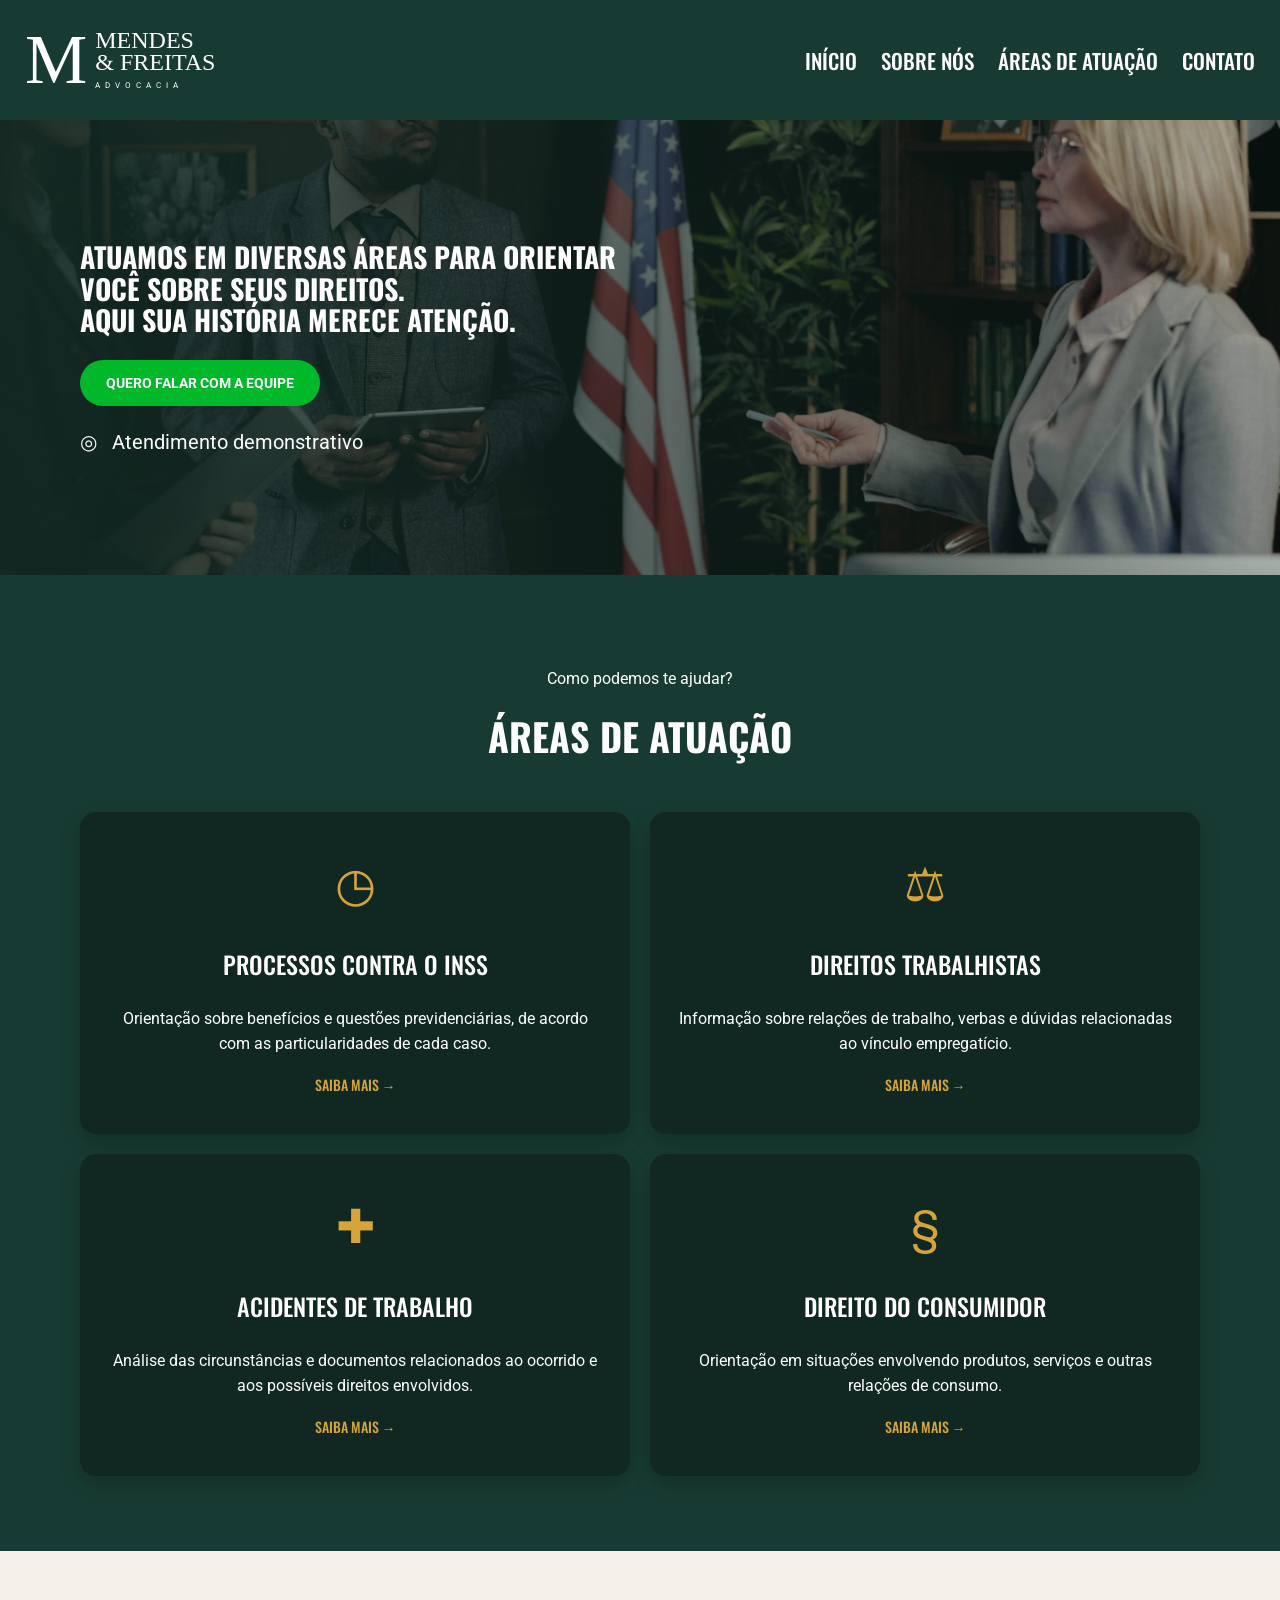
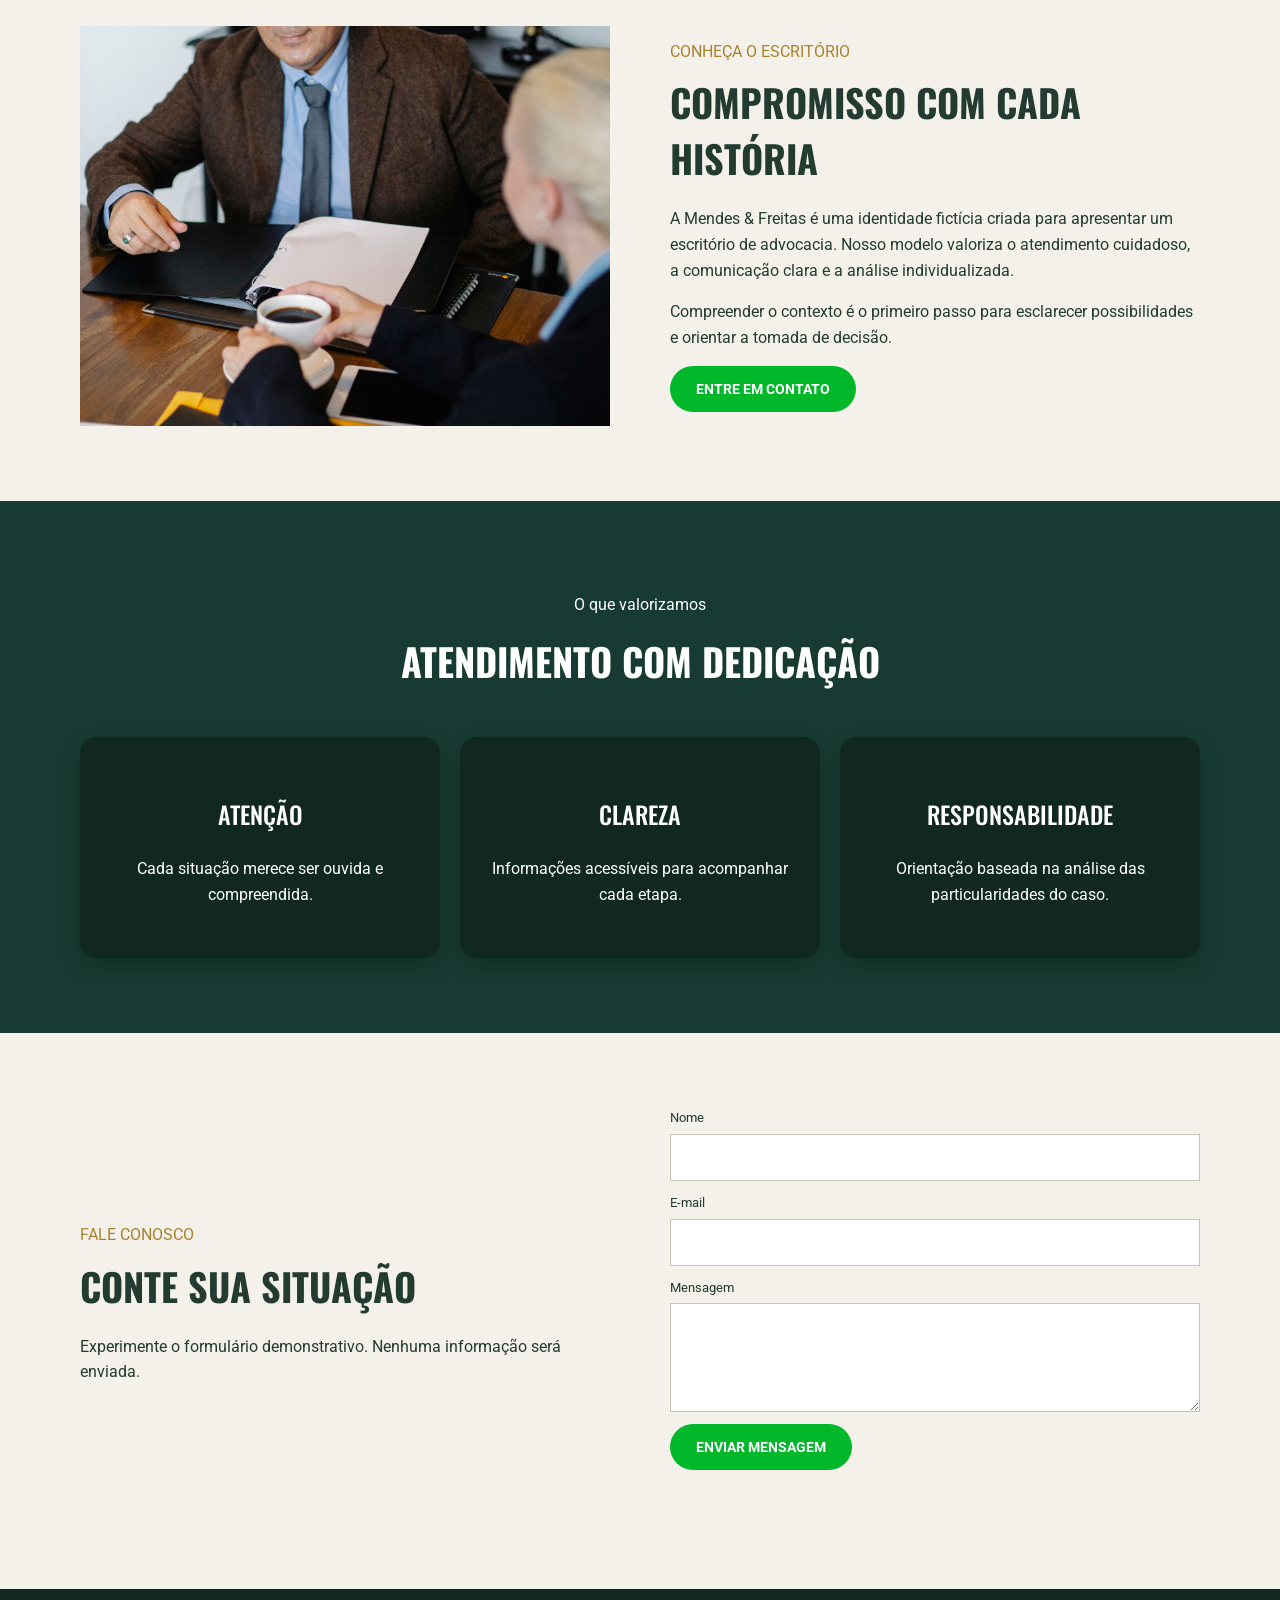
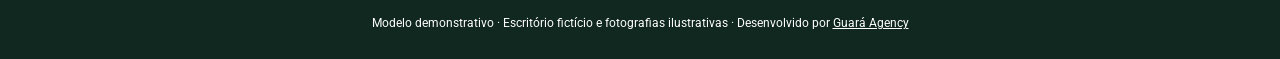
==== index.html @ 1957534d "Criar modelo de escritório de advocacia" ====
<!doctype html><html lang="pt-BR"><head><meta charset="utf-8"><meta name="viewport" content="width=device-width,initial-scale=1"><title>Mendes &amp; Freitas | Advocacia</title><link href="https://fonts.googleapis.com/css2?family=Oswald:wght@400;500;600;700&family=Roboto:wght@400;500;700&display=swap" rel="stylesheet"><link rel="stylesheet" href="style.css"><script defer src="app.js"></script></head><body><header><div class="nav"><a href="#inicio" class="logo"><b>M</b><span>MENDES<br>&amp; FREITAS<small>ADVOCACIA</small></span></a><button class="menu" aria-expanded="false" aria-controls="links" aria-label="Abrir menu">☰</button><nav id="links"><a href="#inicio">INÍCIO</a><a href="#sobre">SOBRE NÓS</a><a href="#atuacao">ÁREAS DE ATUAÇÃO</a><a href="#contato">CONTATO</a></nav></div></header><main id="inicio"><section class="hero"><div class="wrap"><h1>ATUAMOS EM DIVERSAS ÁREAS PARA ORIENTAR VOCÊ SOBRE SEUS DIREITOS.<br>AQUI SUA HISTÓRIA MERECE ATENÇÃO.</h1><a class="btn" href="#contato">QUERO FALAR COM A EQUIPE</a><p>◎ &nbsp; Atendimento demonstrativo</p></div></section><section class="section practices" id="atuacao"><div class="wrap center"><p>Como podemos te ajudar?</p><h2>ÁREAS DE ATUAÇÃO</h2><div class="cards"><article><span>◷</span><h3>PROCESSOS CONTRA O INSS</h3><p>Orientação sobre benefícios e questões previdenciárias, de acordo com as particularidades de cada caso.</p><a href="#contato">SAIBA MAIS →</a></article><article><span>⚖</span><h3>DIREITOS TRABALHISTAS</h3><p>Informação sobre relações de trabalho, verbas e dúvidas relacionadas ao vínculo empregatício.</p><a href="#contato">SAIBA MAIS →</a></article><article><span>✚</span><h3>ACIDENTES DE TRABALHO</h3><p>Análise das circunstâncias e documentos relacionados ao ocorrido e aos possíveis direitos envolvidos.</p><a href="#contato">SAIBA MAIS →</a></article><article><span>§</span><h3>DIREITO DO CONSUMIDOR</h3><p>Orientação em situações envolvendo produtos, serviços e outras relações de consumo.</p><a href="#contato">SAIBA MAIS →</a></article></div></div></section><section id="sobre" class="section light"><div class="wrap split"><img src="assets/5668475.jpg" alt="Profissionais reunidos, fotografia ilustrativa"><div><span>CONHEÇA O ESCRITÓRIO</span><h2>COMPROMISSO COM CADA HISTÓRIA</h2><p>A Mendes &amp; Freitas é uma identidade fictícia criada para apresentar um escritório de advocacia. Nosso modelo valoriza o atendimento cuidadoso, a comunicação clara e a análise individualizada.</p><p>Compreender o contexto é o primeiro passo para esclarecer possibilidades e orientar a tomada de decisão.</p><a class="btn" href="#contato">ENTRE EM CONTATO</a></div></div></section><section class="section practices center"><div class="wrap"><p>O que valorizamos</p><h2>ATENDIMENTO COM DEDICAÇÃO</h2><div class="cards three"><article><h3>ATENÇÃO</h3><p>Cada situação merece ser ouvida e compreendida.</p></article><article><h3>CLAREZA</h3><p>Informações acessíveis para acompanhar cada etapa.</p></article><article><h3>RESPONSABILIDADE</h3><p>Orientação baseada na análise das particularidades do caso.</p></article></div></div></section><section class="section light" id="contato"><div class="wrap split"><div><span>FALE CONOSCO</span><h2>CONTE SUA SITUAÇÃO</h2><p>Experimente o formulário demonstrativo. Nenhuma informação será enviada.</p></div><form><label>Nome<input name="nome" required></label><label>E-mail<input name="email" type="email" required></label><label>Mensagem<textarea rows="4" required></textarea></label><button class="btn">ENVIAR MENSAGEM</button><p id="result" role="status"></p></form></div></section></main><footer>Modelo demonstrativo · Escritório fictício e fotografias ilustrativas · Desenvolvido por <a href="https://guaraagency.com.br/">Guará Agency</a></footer></body></html>
---- style.css ----
:root{--green:#173b32;--dark:#102821;--gold:#d6a43b}*{box-sizing:border-box}html{scroll-behavior:smooth}body{margin:0;font:400 16px/1.6 Roboto,sans-serif;color:white;background:var(--green)}a{color:inherit;text-decoration:none}.wrap{width:min(1120px,calc(100% - 44px));margin:auto}.nav{height:120px;padding:0 25px;display:flex;align-items:center;justify-content:space-between}.logo{display:flex;align-items:center;gap:8px;font:24px/.9 Georgia}.logo b{font:70px Georgia}.logo small{display:block;font:8px Roboto;letter-spacing:5px;margin-top:8px}nav{display:flex;gap:24px;font:500 21px Oswald}nav a:hover{color:#29df52}.menu{display:none}.hero{height:455px;display:flex;align-items:center;background:linear-gradient(90deg,#142b25e8,#142b2555),url('assets/4427505.jpg') center/cover}.hero h1{font:700 28px/1.14 Oswald;max-width:540px}.hero p{font-size:20px;max-width:300px}.btn{display:inline-block;background:#00b829;color:#fff;border:0;border-radius:30px;padding:15px 26px;font:700 14px Roboto;cursor:pointer}.section{padding:75px 0}.center{text-align:center}.section h2{font:700 38px Oswald;margin:10px 0 48px}.cards{display:grid;grid-template-columns:1fr 1fr;gap:20px}.cards article{background:var(--dark);padding:35px 28px;border-radius:16px;box-shadow:0 8px 20px #0003}.cards span{color:var(--gold);font-size:47px}.cards h3{font:500 24px Oswald}.cards a{color:var(--gold);font:500 14px Oswald}.light{background:#f4f1eb;color:#233b31}.light span{color:#aa812e}.split{display:grid;grid-template-columns:1fr 1fr;gap:60px;align-items:center}.split h2{margin-bottom:20px}.split img{width:100%;height:400px;object-fit:cover}.cards.three{grid-template-columns:repeat(3,1fr)}form{display:grid;gap:12px}label{display:grid;gap:5px;font-size:13px}input,textarea{padding:12px;font:inherit;border:1px solid #c7c4b8}form .btn{width:max-content}footer{text-align:center;background:#102820;padding:25px;font-size:12px}footer a{text-decoration:underline}@media(max-width:760px){.nav{height:85px}.logo{font-size:18px}.logo b{font-size:48px}.menu{display:block;background:none;border:0;color:white;font-size:25px}nav{display:none;position:absolute;top:85px;left:0;right:0;z-index:3;background:#173b32;padding:20px;flex-direction:column;gap:14px}nav.open{display:flex}.hero{height:480px;background-position:65% center}.hero h1{font-size:25px}.cards,.cards.three,.split{grid-template-columns:1fr}.section{padding:60px 0}.split{gap:25px}.split img{height:280px}}@media(prefers-reduced-motion:reduce){html{scroll-behavior:auto}}
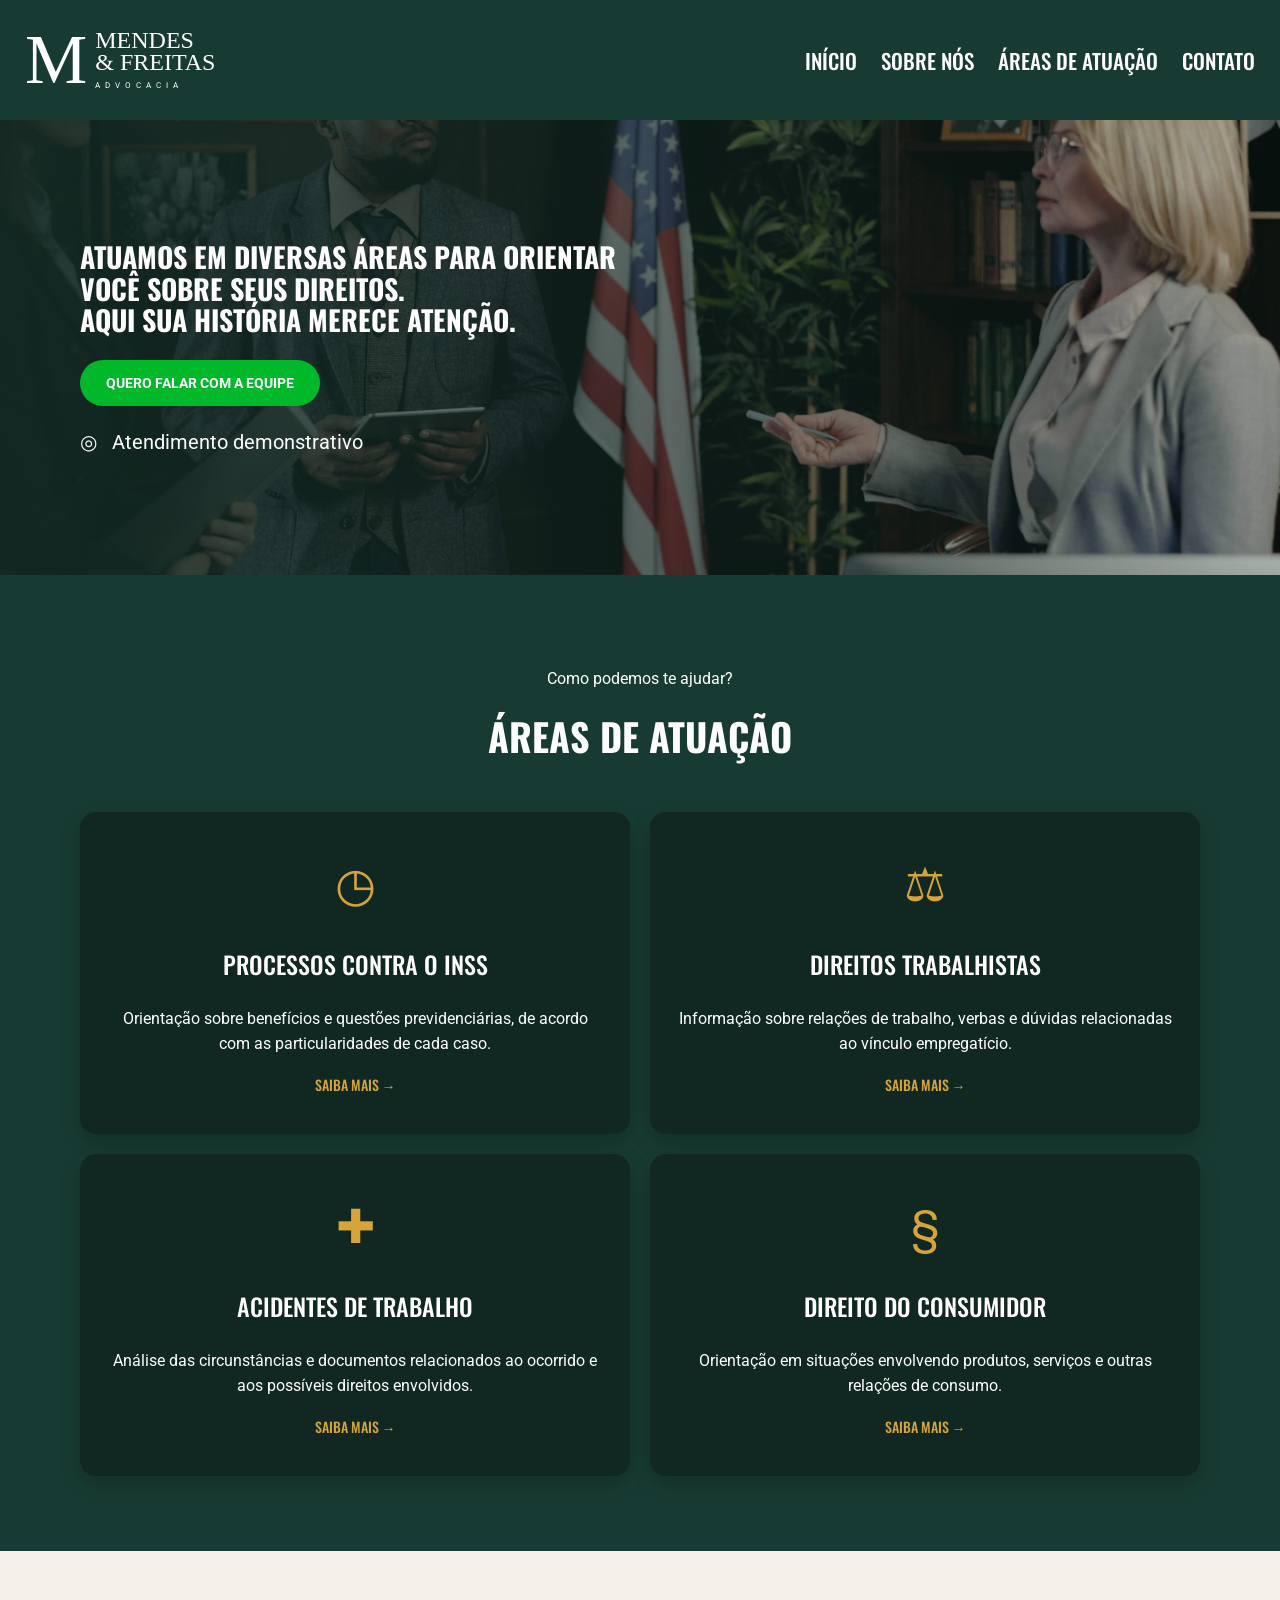
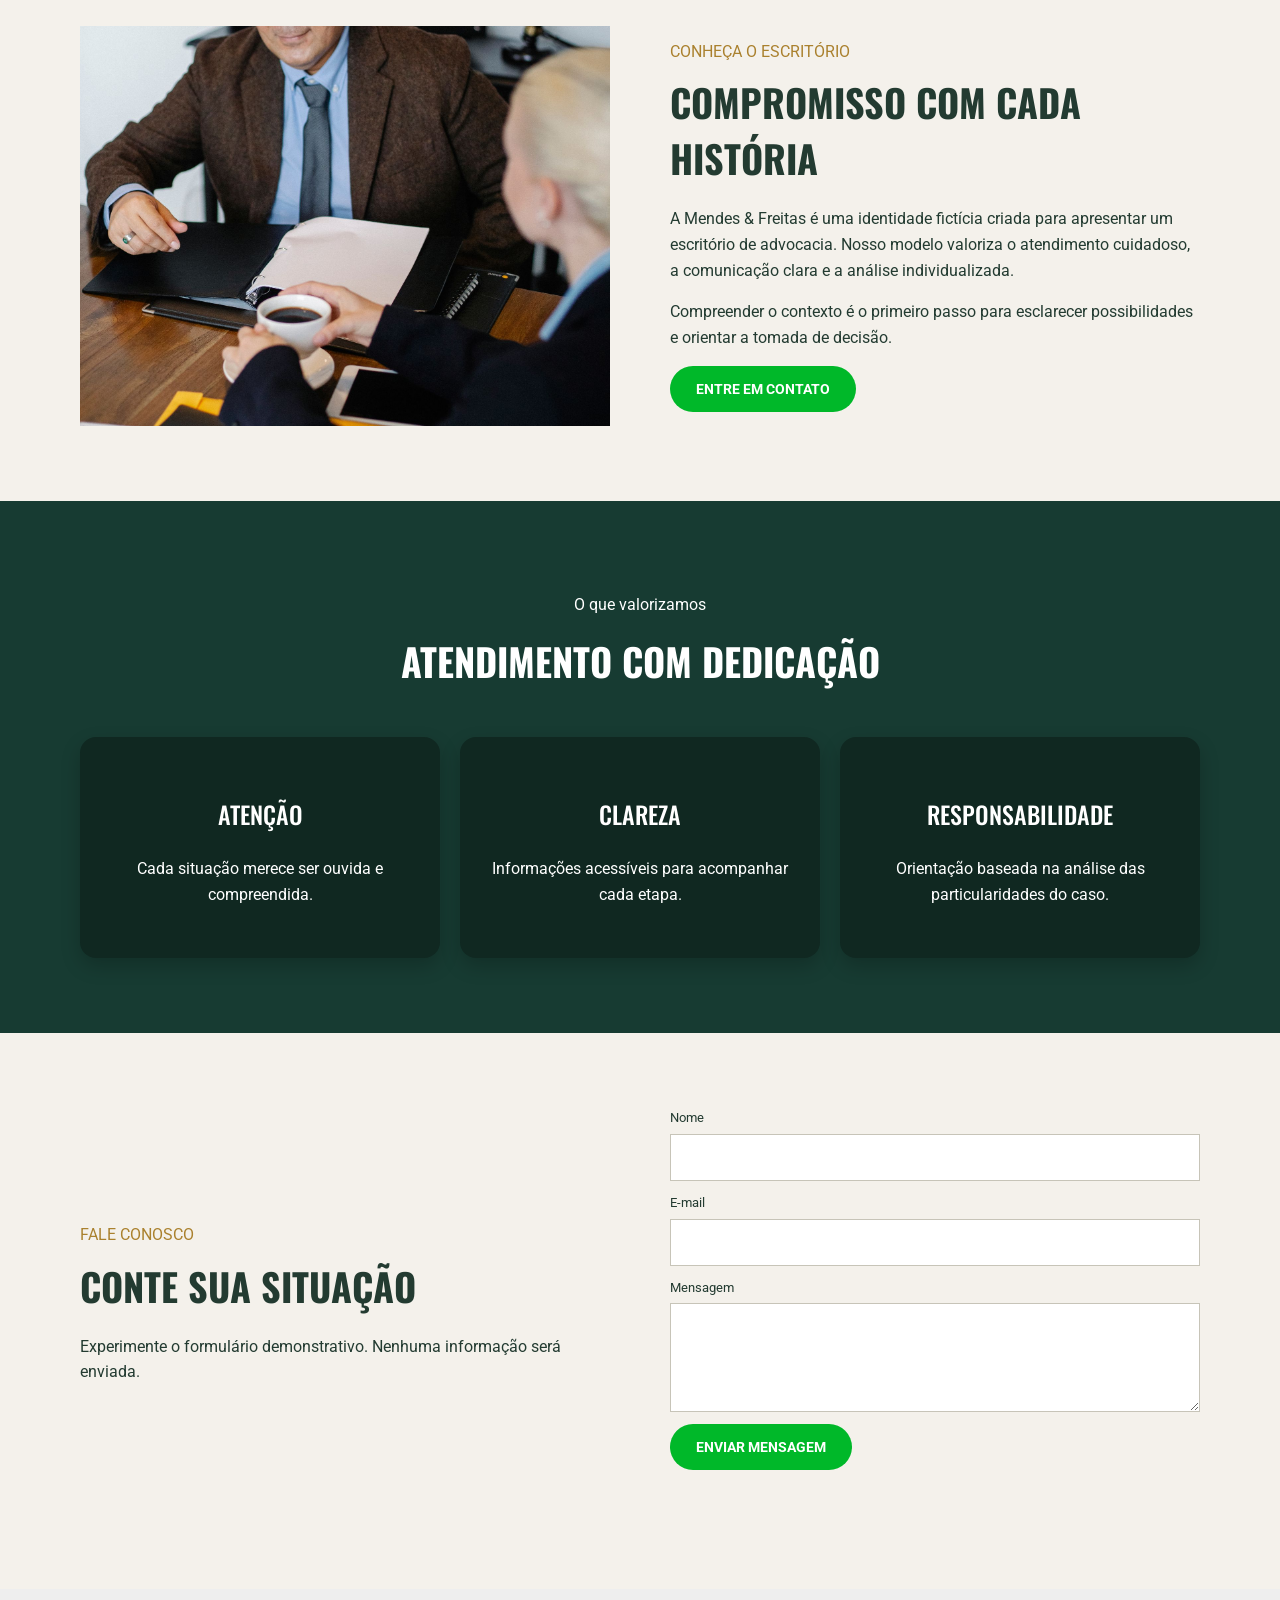
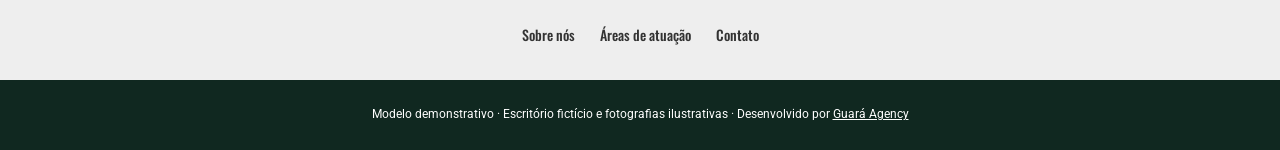
==== commit 5283cc33: "Acrescentar páginas institucionais demonstrativas" ====
--- a/index.html
+++ b/index.html
@@ -1 +1 @@
-<!doctype html><html lang="pt-BR"><head><meta charset="utf-8"><meta name="viewport" content="width=device-width,initial-scale=1"><title>Mendes &amp; Freitas | Advocacia</title><link href="https://fonts.googleapis.com/css2?family=Oswald:wght@400;500;600;700&family=Roboto:wght@400;500;700&display=swap" rel="stylesheet"><link rel="stylesheet" href="style.css"><script defer src="app.js"></script></head><body><header><div class="nav"><a href="#inicio" class="logo"><b>M</b><span>MENDES<br>&amp; FREITAS<small>ADVOCACIA</small></span></a><button class="menu" aria-expanded="false" aria-controls="links" aria-label="Abrir menu">☰</button><nav id="links"><a href="#inicio">INÍCIO</a><a href="#sobre">SOBRE NÓS</a><a href="#atuacao">ÁREAS DE ATUAÇÃO</a><a href="#contato">CONTATO</a></nav></div></header><main id="inicio"><section class="hero"><div class="wrap"><h1>ATUAMOS EM DIVERSAS ÁREAS PARA ORIENTAR VOCÊ SOBRE SEUS DIREITOS.<br>AQUI SUA HISTÓRIA MERECE ATENÇÃO.</h1><a class="btn" href="#contato">QUERO FALAR COM A EQUIPE</a><p>◎ &nbsp; Atendimento demonstrativo</p></div></section><section class="section practices" id="atuacao"><div class="wrap center"><p>Como podemos te ajudar?</p><h2>ÁREAS DE ATUAÇÃO</h2><div class="cards"><article><span>◷</span><h3>PROCESSOS CONTRA O INSS</h3><p>Orientação sobre benefícios e questões previdenciárias, de acordo com as particularidades de cada caso.</p><a href="#contato">SAIBA MAIS →</a></article><article><span>⚖</span><h3>DIREITOS TRABALHISTAS</h3><p>Informação sobre relações de trabalho, verbas e dúvidas relacionadas ao vínculo empregatício.</p><a href="#contato">SAIBA MAIS →</a></article><article><span>✚</span><h3>ACIDENTES DE TRABALHO</h3><p>Análise das circunstâncias e documentos relacionados ao ocorrido e aos possíveis direitos envolvidos.</p><a href="#contato">SAIBA MAIS →</a></article><article><span>§</span><h3>DIREITO DO CONSUMIDOR</h3><p>Orientação em situações envolvendo produtos, serviços e outras relações de consumo.</p><a href="#contato">SAIBA MAIS →</a></article></div></div></section><section id="sobre" class="section light"><div class="wrap split"><img src="assets/5668475.jpg" alt="Profissionais reunidos, fotografia ilustrativa"><div><span>CONHEÇA O ESCRITÓRIO</span><h2>COMPROMISSO COM CADA HISTÓRIA</h2><p>A Mendes &amp; Freitas é uma identidade fictícia criada para apresentar um escritório de advocacia. Nosso modelo valoriza o atendimento cuidadoso, a comunicação clara e a análise individualizada.</p><p>Compreender o contexto é o primeiro passo para esclarecer possibilidades e orientar a tomada de decisão.</p><a class="btn" href="#contato">ENTRE EM CONTATO</a></div></div></section><section class="section practices center"><div class="wrap"><p>O que valorizamos</p><h2>ATENDIMENTO COM DEDICAÇÃO</h2><div class="cards three"><article><h3>ATENÇÃO</h3><p>Cada situação merece ser ouvida e compreendida.</p></article><article><h3>CLAREZA</h3><p>Informações acessíveis para acompanhar cada etapa.</p></article><article><h3>RESPONSABILIDADE</h3><p>Orientação baseada na análise das particularidades do caso.</p></article></div></div></section><section class="section light" id="contato"><div class="wrap split"><div><span>FALE CONOSCO</span><h2>CONTE SUA SITUAÇÃO</h2><p>Experimente o formulário demonstrativo. Nenhuma informação será enviada.</p></div><form><label>Nome<input name="nome" required></label><label>E-mail<input name="email" type="email" required></label><label>Mensagem<textarea rows="4" required></textarea></label><button class="btn">ENVIAR MENSAGEM</button><p id="result" role="status"></p></form></div></section></main><footer>Modelo demonstrativo · Escritório fictício e fotografias ilustrativas · Desenvolvido por <a href="https://guaraagency.com.br/">Guará Agency</a></footer></body></html>
+<!doctype html><html lang="pt-BR"><head><meta charset="utf-8"><meta name="viewport" content="width=device-width,initial-scale=1"><title>Mendes &amp; Freitas | Advocacia</title><link href="https://fonts.googleapis.com/css2?family=Oswald:wght@400;500;600;700&family=Roboto:wght@400;500;700&display=swap" rel="stylesheet"><link rel="stylesheet" href="style.css"><script defer src="app.js"></script></head><body><header><div class="nav"><a href="#inicio" class="logo"><b>M</b><span>MENDES<br>&amp; FREITAS<small>ADVOCACIA</small></span></a><button class="menu" aria-expanded="false" aria-controls="links" aria-label="Abrir menu">☰</button><nav id="links"><a href="#inicio">INÍCIO</a><a href="#sobre">SOBRE NÓS</a><a href="#atuacao">ÁREAS DE ATUAÇÃO</a><a href="#contato">CONTATO</a></nav></div></header><main id="inicio"><section class="hero"><div class="wrap"><h1>ATUAMOS EM DIVERSAS ÁREAS PARA ORIENTAR VOCÊ SOBRE SEUS DIREITOS.<br>AQUI SUA HISTÓRIA MERECE ATENÇÃO.</h1><a class="btn" href="#contato">QUERO FALAR COM A EQUIPE</a><p>◎ &nbsp; Atendimento demonstrativo</p></div></section><section class="section practices" id="atuacao"><div class="wrap center"><p>Como podemos te ajudar?</p><h2>ÁREAS DE ATUAÇÃO</h2><div class="cards"><article><span>◷</span><h3>PROCESSOS CONTRA O INSS</h3><p>Orientação sobre benefícios e questões previdenciárias, de acordo com as particularidades de cada caso.</p><a href="#contato">SAIBA MAIS →</a></article><article><span>⚖</span><h3>DIREITOS TRABALHISTAS</h3><p>Informação sobre relações de trabalho, verbas e dúvidas relacionadas ao vínculo empregatício.</p><a href="#contato">SAIBA MAIS →</a></article><article><span>✚</span><h3>ACIDENTES DE TRABALHO</h3><p>Análise das circunstâncias e documentos relacionados ao ocorrido e aos possíveis direitos envolvidos.</p><a href="#contato">SAIBA MAIS →</a></article><article><span>§</span><h3>DIREITO DO CONSUMIDOR</h3><p>Orientação em situações envolvendo produtos, serviços e outras relações de consumo.</p><a href="#contato">SAIBA MAIS →</a></article></div></div></section><section id="sobre" class="section light"><div class="wrap split"><img src="assets/5668475.jpg" alt="Profissionais reunidos, fotografia ilustrativa"><div><span>CONHEÇA O ESCRITÓRIO</span><h2>COMPROMISSO COM CADA HISTÓRIA</h2><p>A Mendes &amp; Freitas é uma identidade fictícia criada para apresentar um escritório de advocacia. Nosso modelo valoriza o atendimento cuidadoso, a comunicação clara e a análise individualizada.</p><p>Compreender o contexto é o primeiro passo para esclarecer possibilidades e orientar a tomada de decisão.</p><a class="btn" href="#contato">ENTRE EM CONTATO</a></div></div></section><section class="section practices center"><div class="wrap"><p>O que valorizamos</p><h2>ATENDIMENTO COM DEDICAÇÃO</h2><div class="cards three"><article><h3>ATENÇÃO</h3><p>Cada situação merece ser ouvida e compreendida.</p></article><article><h3>CLAREZA</h3><p>Informações acessíveis para acompanhar cada etapa.</p></article><article><h3>RESPONSABILIDADE</h3><p>Orientação baseada na análise das particularidades do caso.</p></article></div></div></section><section class="section light" id="contato"><div class="wrap split"><div><span>FALE CONOSCO</span><h2>CONTE SUA SITUAÇÃO</h2><p>Experimente o formulário demonstrativo. Nenhuma informação será enviada.</p></div><form><label>Nome<input name="nome" required></label><label>E-mail<input name="email" type="email" required></label><label>Mensagem<textarea rows="4" required></textarea></label><button class="btn">ENVIAR MENSAGEM</button><p id="result" role="status"></p></form></div></section><nav class="internal-links" aria-label="Páginas do modelo"><a href="sobre/">Sobre nós</a><a href="areas/">Áreas de atuação</a><a href="contato/">Contato</a></nav></main><footer>Modelo demonstrativo · Escritório fictício e fotografias ilustrativas · Desenvolvido por <a href="https://guaraagency.com.br/">Guará Agency</a></footer></body></html>
--- a/style.css
+++ b/style.css
@@ -1 +1,3 @@
 :root{--green:#173b32;--dark:#102821;--gold:#d6a43b}*{box-sizing:border-box}html{scroll-behavior:smooth}body{margin:0;font:400 16px/1.6 Roboto,sans-serif;color:white;background:var(--green)}a{color:inherit;text-decoration:none}.wrap{width:min(1120px,calc(100% - 44px));margin:auto}.nav{height:120px;padding:0 25px;display:flex;align-items:center;justify-content:space-between}.logo{display:flex;align-items:center;gap:8px;font:24px/.9 Georgia}.logo b{font:70px Georgia}.logo small{display:block;font:8px Roboto;letter-spacing:5px;margin-top:8px}nav{display:flex;gap:24px;font:500 21px Oswald}nav a:hover{color:#29df52}.menu{display:none}.hero{height:455px;display:flex;align-items:center;background:linear-gradient(90deg,#142b25e8,#142b2555),url('assets/4427505.jpg') center/cover}.hero h1{font:700 28px/1.14 Oswald;max-width:540px}.hero p{font-size:20px;max-width:300px}.btn{display:inline-block;background:#00b829;color:#fff;border:0;border-radius:30px;padding:15px 26px;font:700 14px Roboto;cursor:pointer}.section{padding:75px 0}.center{text-align:center}.section h2{font:700 38px Oswald;margin:10px 0 48px}.cards{display:grid;grid-template-columns:1fr 1fr;gap:20px}.cards article{background:var(--dark);padding:35px 28px;border-radius:16px;box-shadow:0 8px 20px #0003}.cards span{color:var(--gold);font-size:47px}.cards h3{font:500 24px Oswald}.cards a{color:var(--gold);font:500 14px Oswald}.light{background:#f4f1eb;color:#233b31}.light span{color:#aa812e}.split{display:grid;grid-template-columns:1fr 1fr;gap:60px;align-items:center}.split h2{margin-bottom:20px}.split img{width:100%;height:400px;object-fit:cover}.cards.three{grid-template-columns:repeat(3,1fr)}form{display:grid;gap:12px}label{display:grid;gap:5px;font-size:13px}input,textarea{padding:12px;font:inherit;border:1px solid #c7c4b8}form .btn{width:max-content}footer{text-align:center;background:#102820;padding:25px;font-size:12px}footer a{text-decoration:underline}@media(max-width:760px){.nav{height:85px}.logo{font-size:18px}.logo b{font-size:48px}.menu{display:block;background:none;border:0;color:white;font-size:25px}nav{display:none;position:absolute;top:85px;left:0;right:0;z-index:3;background:#173b32;padding:20px;flex-direction:column;gap:14px}nav.open{display:flex}.hero{height:480px;background-position:65% center}.hero h1{font-size:25px}.cards,.cards.three,.split{grid-template-columns:1fr}.section{padding:60px 0}.split{gap:25px}.split img{height:280px}}@media(prefers-reduced-motion:reduce){html{scroll-behavior:auto}}
+
+.internal-hero{background:#263442;color:#fff;padding:95px 0;text-align:center}.internal-hero h1{font-size:42px;margin:5px}.internal-hero p{font-size:11px;letter-spacing:2px}.internal-copy{padding:70px 0;max-width:850px;min-height:350px}.internal-copy h2{font-size:30px}.internal-copy p{font-size:16px}.internal-action{display:inline-block;padding:12px 20px;background:#896f48;color:white;margin-top:15px}.internal-links{display:flex;flex-wrap:wrap;justify-content:center;gap:25px;padding:35px;background:#eee;color:#333;font-size:14px}
